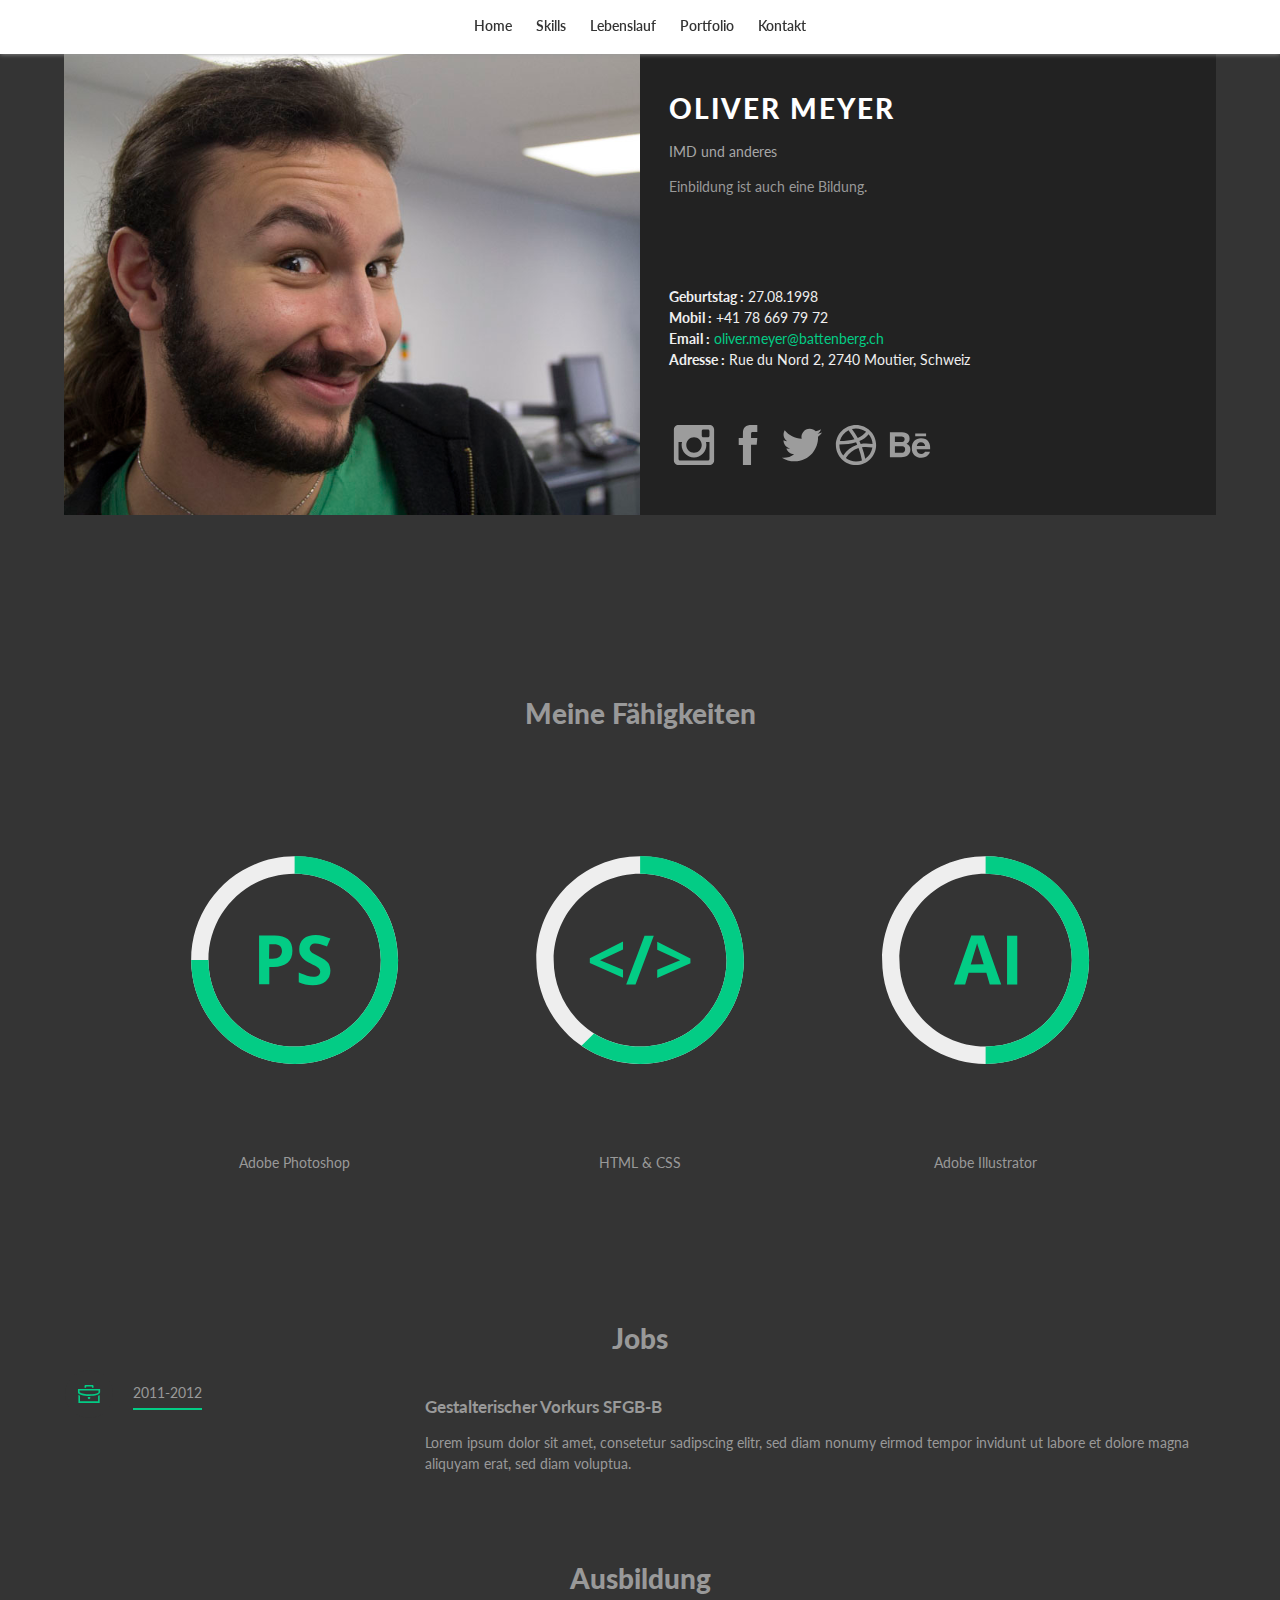
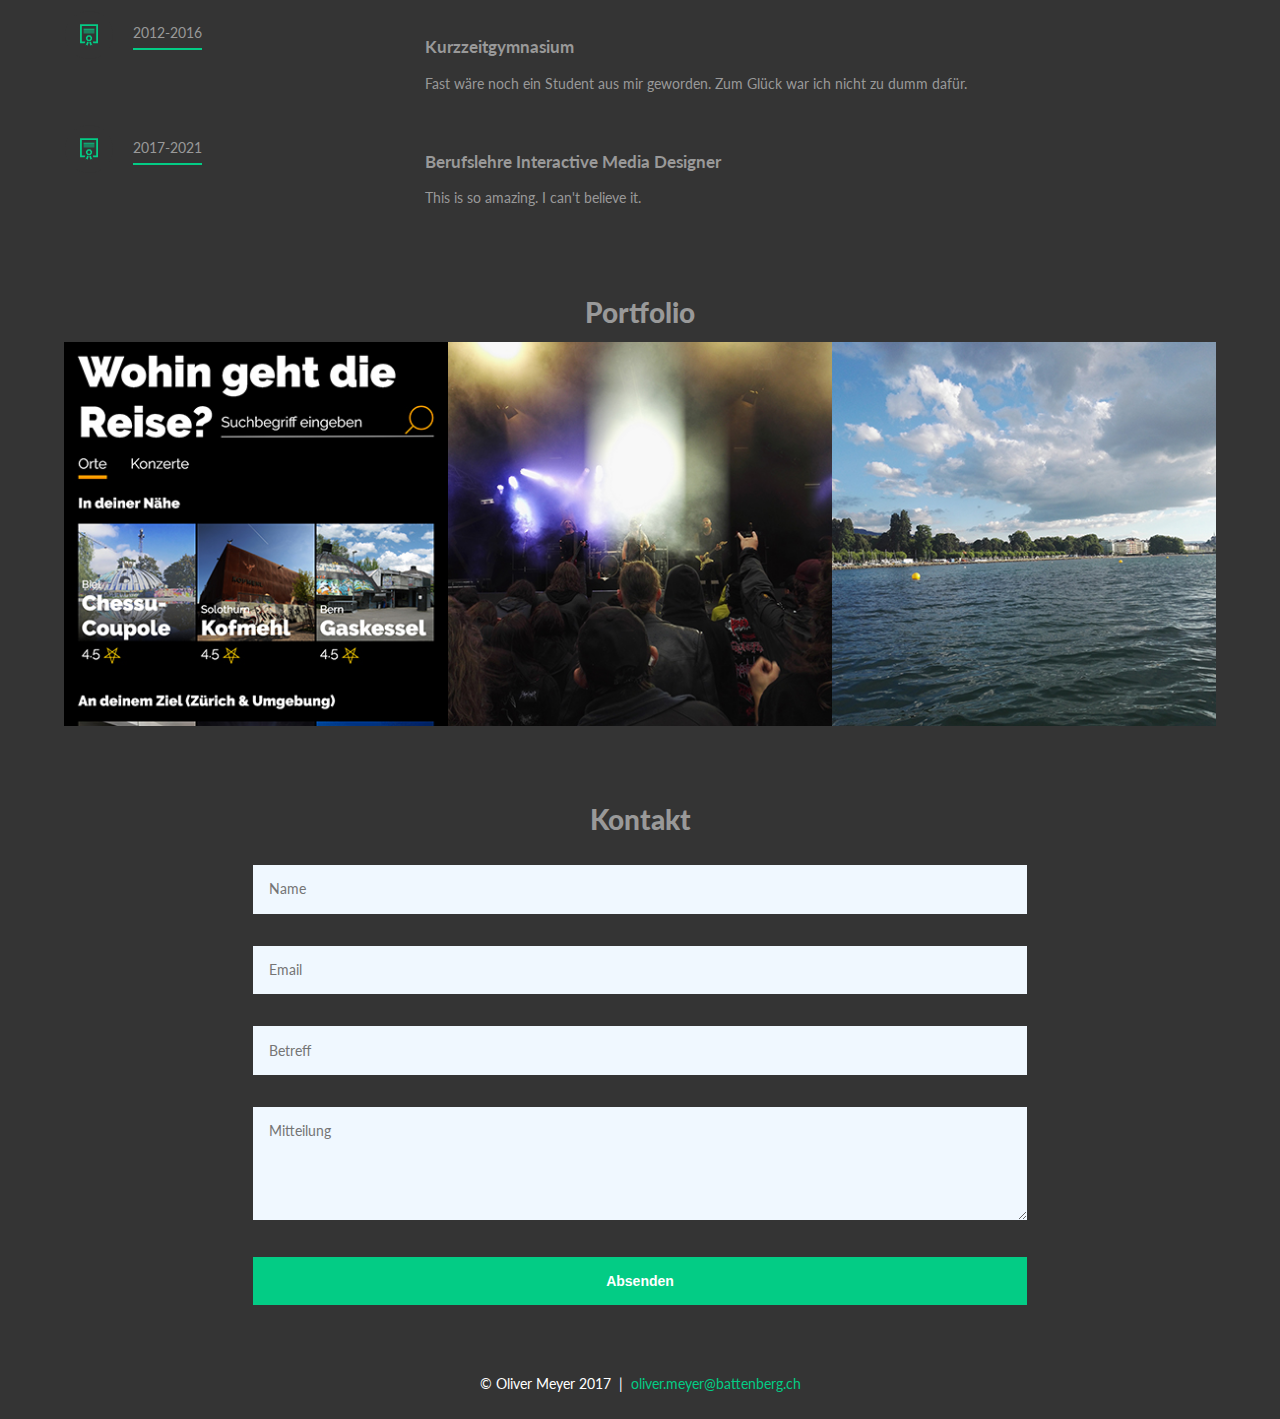
==== index.html @ 53b301fa "Hoi zäme" ====
<!DOCTYPE html>
<html>
<head>
    <link rel="stylesheet" type="text/css" href="./css/style.css">
    <link rel="stylesheet" type="text/css" href="css/normalize.css">
    <link href="https://fonts.googleapis.com/css?family=Lato:400,700,900" rel="stylesheet">
    <script src="https://ajax.googleapis.com/ajax/libs/jquery/1.10.2/jquery.min.js"></script>
    <script type="text/javascript" src="scripts/smoothscrolling.js"></script>
    <meta name="language" content="de">
    <meta charset="utf-8"/>
    <meta name="keywords" content="de">
    <meta name="description" content="Suchbegriffe">
    <meta title="Oli">
    <meta name="viewport" content="width=device-width, initial-scale=1.0, user-scalable=no height=device-height">
    <title>Portfolio</title>
</head>
    <body>
    <header>
        <nav>
            
            <div id="menuToggle">

    <input type="checkbox" />
<div id="menu-button">
    <span></span>
    <span></span>
    <span></span>
</div>
    
    <ul id="menu">
            <li><a href="index.html#about">Home</a></li>
            <li><a href="index.html#skills">Skills</a></li>
            <li><a href="index.html#cv">Lebenslauf</a></li>
            <li><a href="index.html#portfolio">Portfolio</a></li>
            <li><a href="index.html#formular">Kontakt</a></li>
    </ul>
  </div>
        </nav>
        </header>
        <main>
            <section id="about">
            <div id="portrait">
                <div id="portrait_image"></div>
                </div>
                <div id="beschreibung">
                <div id="name">
                    <h1>Oliver Meyer</h1>
                    <span>IMD und anderes</span>
                    <p class="bio">
                    Einbildung ist auch eine Bildung.
                    </p>
                    </div>
                    <div id="adresse">
                    <strong>Geburtstag :</strong> 27.08.1998<br>
                    <strong>Mobil :</strong> +41 78 669 79 72<br>
                    <strong>Email :</strong> <a href="mailto:oliver.meyer@battenberg.ch" id="email">oliver.meyer@battenberg.ch</a><br>
                    <strong>Adresse :</strong> Rue du Nord 2, 2740 Moutier, Schweiz<br>
                        <div class="social">
                <a target="_blank" href="http://instagram.com"><img src="img/instagram.svg"></a>
                <a target="_blank" href="https://www.facebook.com/oliver.meyer.92505"><img src="img/facebook.svg"></a>
                <a href="http://twitter.com"><img src="img/twitter.svg"></a>
                <a href="http://dribble.com"><img src="img/dribbble.svg"></a>
                <a href="http://behance.com"><img src="img/behance.svg"></a>
                            </div>
                    </div>
                </div>
            </section>
            <div id="wrapper">
            <section id="skills">
                <h1>Meine Fähigkeiten</h1>
                <div class="skills-icon">
                    <div id="erstes-icon">
                <img src="img/icon-ps.svg">
                        <p>Adobe Photoshop</p>
                        </div>
                    <div id="zweites-icon">
                        <img src="img/icon-code.svg">
                        <p>HTML & CSS</p></div>
                <div id="drittes-icon">
                    <img src="img/icon-ai.svg">
                    <p>Adobe Illustrator</p></div>
                </div>
                </section>
            </div>
            <section id="cv">
            <section id="jobs">
                <h1>Jobs</h1>
                <div class="cv-eintrag">
                <div class="links">
                    <img src="img/cv/aktenkoffer.svg" height="50px">
                    <p class="jahr">2011-2012</p>
                    </div>
                <div class="rechts">
                    <p class="cv-beschreibung">
                    <span class="cv-titel">Gestalterischer Vorkurs SFGB-B</span>
                        <br>
                        Lorem ipsum dolor sit amet, consetetur sadipscing elitr, sed diam nonumy eirmod tempor invidunt ut labore et dolore magna aliquyam erat, sed diam voluptua.
                    </p>
                    </div>
                </div>
                
                </section>
                <section id="ausbildungen">
                <h1>Ausbildung</h1>
                    <div class="cv-eintrag">
                    <div class="links">
                        <img src="img/cv/zertifikat.svg" height="50px">
                        <p class="jahr">2012-2016</p>
                        </div>
                    
                    <div class="rechts">
                    <p class="cv-beschreibung">
                        <span class="cv-titel">Kurzzeitgymnasium</span>
                        <br>
                        Fast wäre noch ein Student aus mir geworden. Zum Glück war ich nicht zu dumm dafür.
                        </p>
                    </div>
                        </div>
                    <div class="cv-eintrag">
                    <div class="links">
                        <img src="img/cv/zertifikat.svg" height="50px">
                        <p class="jahr">2017-2021</p>
                        </div>
                    <div class="rechts">
                    <p class="cv-beschreibung">
                        <span class="cv-titel">Berufslehre Interactive Media Designer</span>
                        <br>
                        This is so amazing. I can't believe it.
                        </p>
                    </div>
                        </div>
                </section>
                <section id="portfolio">
                <h1>Portfolio</h1>
                    <div class="portfolio-kacheln">
                    <div class="portfolio-eintrag">
                        <a href="design_reise-app.html"><img src="img/portfolio/reise-app.jpg" title="Design_Reise-App">
                        <div class="arbeit-titel">
                            <p>Design Reise-App</p>
                            </div>
                        </a>
                        </div>
                    <div class="portfolio-eintrag">
                        <a href="#"><img src="img/portfolio/konzert.jpg" title="Konzert">
                        <div class="arbeit-titel">
                            <p>Konzert</p>
                            </div>
                        </a>
                        </div>
                    <div class="portfolio-eintrag">
                        <a href="#"><img src="img/portfolio/genf.jpg" title="Genf">
                        <div class="arbeit-titel">
                            <p>Genf</p>
                            </div>
                        </a>
                        </div>
                    </div>
                </section>
                <section id="formular">
                <h1>Kontakt</h1>
                    
                <div class="kontaktformular">
                    <form action="https://formspree.io/oliver.meyer@battenberg.ch" class="form-horizontal" role="form" method="post">
                    <input type="text" class="form-control" name="name" placeholder="Name" required>
                        <input type="email" class="form-control" name="_replyto" placeholder="Email" required>
                        <input type="text" class="form-control" name="_subject" placeholder="Betreff" required>
                        <textarea class="form-control" rows="5" name="message" placeholder="Mitteilung" required></textarea>
                        <button class="absenden" value="Submit Comment" type="submit">Absenden</button>  
                    </form>
                    </div>
                </section>
            </section>
        </main>
        <footer>
            © Oliver Meyer 2017 &nbsp;|&nbsp; <a href="mailto:oliver.meyer@battenberg.ch">oliver.meyer@battenberg.ch</a>
        </footer>

    </body>
</html>
---- css/style.css ----
nav ul {
    text-align: center;
    margin: 0;
    position: fixed;
    z-index: 5;
    background-color: #fff;
    width: 100%;
    box-shadow: 0 0 5px #999;
    padding: 10px 0;
}

nav li {
    display: inline;
    padding: 0 10px;
}

nav a {
    display: inline-block;
    color: #343434;
    font-size: 14px;
    padding: 5px 0px;
    text-decoration: none;
    font-weight: 600;
    border-bottom: 3px solid #fff;
    transition: all 0.5s;
}

nav a:hover {
    border-bottom: 3px solid #03cc85;
    cursor: pointer;
}

#menuToggle input {
    display: none;
}

a.burger:hover {
    border-bottom: none;
}

.stripe {
    width: 30px;
    height: 3px;
    background-color: #000;
    margin: 4px 0;
}

#beschreibung {
    width: 50%;
    background: #222;
}

#name {
    min-height: 200px;
    margin: 5%;
}

h1 {
    padding-top: 65px;
    font-weight: 900;
}

#adresse {
    color: #efefef;
    min-height: 200px;
    padding: 5%;
}

#about {
    display: flex;
    flex-flow: wrap;
}

#portrait {
    width: 50%;
    position: relative;
}

#portrait_image {
    background-size: cover;
    background-image: url(../img/IMG_8543.jpg);
    background-position: center;
    position: absolute;
    height: 100%;
    width: 100%;
}

body {
    font-size: 14px;
    font-family: 'Lato', sans-serif;
    line-height: 21px;
    color: #999;
    background-color: #343434;
}

a {
    color: #03cc85;
    text-decoration: none;
}

#beschreibung h1 {
    color: #fff;
    line-height: 100%;
    text-transform: uppercase;
    letter-spacing: 2px;
}

#beschreibung span {
    color: #a7a7a7;
    font-size: 14px;
    text-transform: none;
}

.social {
    margin-top: 50px;
}

.social img {
    width: 50px;
    transition: all 0.2s;
    filter: grayscale(100%);
}

.social img:hover {
    filter: none;
}

main {
    width: 90%;
    margin: auto;
}

#wrapper {
    max-width: 1170px;
    margin: 0 auto;
    height: 100%;
    padding: 5%;
}

#wrapper h1 {
    text-align: center;
    line-height: 4em;
}

.skills-icon {
    display: flex;
    flex-flow: row wrap;
    overflow: hidden;
}

#erstes-icon, #zweites-icon, #drittes-icon {
    width: 33.33%;
    text-align: center;
}

#erstes-icon {
}

#zweites-icon {
}

#drittes-icon {
}

#email {
    color: #03cc85;
}

#cv {
    margin: 0 auto;
}

#cv, #jobs, #ausbildungen {
    clear: both;
}

#cv h1 {
    text-align: center;
}

.cv-eintrag {
    width: 100%;
    float: left;
}

.cv-eintrag img {
    vertical-align: middle;
    margin-right: 15px;
}

.links p {
    display: inline-block;
    padding-bottom: 5px;
    border-bottom: 2px solid #03cc85;
}

.links {
    float: left;
}

.rechts {
    width: 70%;
    vertical-align: top;
    float: right;
}

.cv-titel {
    font-size: 1.2em;
    line-height: 3em;
    font-weight: bold;
}

.cv-beschreibung {
    padding: 0 15px 15px 15px;
}

#portfolio {
    clear: both;
    margin: 0 auto;
}

.portfolio-kacheln {
    display: flex;
    flex-flow: row wrap;
}

.portfolio-eintrag {
    position: relative;
    width: 33.33%;
    
}

.portfolio-eintrag img {
    width: 100%;
    display: block;
    
}

.portfolio-eintrag .arbeit-titel {
    background: rgba(3, 204, 133, 0.9);
    height: 100%;
    color: #fff;
    position: absolute;
    text-align: center;
    width: 100%;
    z-index: 2;
    box-sizing: border-box;
    opacity: 0;
    top: 0;
    left: 0;
    padding: 40% 0;
    transition:opacity 0.3s linear;
}

.arbeit-titel {
    font-size: 20px;
    font-weight: 900;
    text-transform: uppercase;
    letter-spacing: 2px;
}

.portfolio-eintrag:hover .arbeit-titel {
    opacity: 1;
}

/*Kontaktformular*/
#formular {
    clear: both;
}

.kontaktformular {
    width: 70%;
    margin: 0 auto;
}

.form-control, textare {
    padding: 2%;
    width: 92%;
    margin: 2%;
    background-color: aliceblue;
    border: none;
    font-family: 'Lato', sans-serif;
}

.absenden {
    padding: 2%;
    width: 96%;
    margin: 2%;
    background: #03cc85;
    border: none;
    color: #fff;
    font-weight: bold;
    cursor: pointer;
    transition: all 0.4s;
}

.absenden:hover {
    background: #029f68;
}

/*footer*/
footer {
    clear: both;
    background: #343434;
    color: #fff;
    padding: 2% 0;
    margin: 2% 0 0 0;
    text-align: center;
}

/*Detailseite*/
.img-links {
    width: 49%;
    float: left;
    margin: 0 2% 2% 0;
    box-shadow: 2px 2px 10px #000;
}

.img-rechts {
    width: 49%;
    margin: 0 0 2% 0;
    box-shadow: 2px 2px 10px #000;
}

.back {
    width: 100%;
    text-align: center;
    height: 4em;
}

@media only screen and (max-width: 700px){    
    
    #about {
        display:flex;
        flex-flow: row wrap;
    }
    
    #beschreibung {
        width: 100%;
    }
    
    #portrait {
        width: 100%;
        padding-bottom: 56.25%;
    }
    
    #erstes-icon, #zweites-icon, #drittes-icon {
        width: 100%;
    }
    
    #cv {
        padding: 0 5%;
    }
    
    .links {
        width: 100%;
        text-align: center;
    }
    
    .rechts {
        width: 100%;
    }
    
    .arbeit-titel {
        font-size: 12px;
    }
}

@media only screen and (max-width: 480px){ 
    
    nav ul {
        width: auto;
    }
    
    #menuToggle input{
        display: block;
        width: 40px;
        height: 40px;
        border: none;
        position: relative;
        opacity: 0;
        z-index: 20;
        position: fixed;
        
        -webkit-user-select: none;
        user-select: none;
        cursor: pointer;
        top: 10px;
        left: 10px
    }

    #menu-button {
        top: 0;
        z-index: 4;
        position: fixed;
        display: block;
         
         width: 0; 
        height: 0;
        border-bottom: 90px solid transparent;
        border-left: 90px solid #03cc85;
    }
    
    #menu {
        padding: 0;
        margin: 0;
    }
    
    #menu-button span {
        display: block;
        width: 35px;
        height: 4px;
        margin-bottom: 7px;
        position: relative;
        top: 10px;
        left: -80px;
  
        background-color: #eee;
        border-radius: 3px;
        cursor: pointer;
    }


    ul {
        position: absolute;
        z-index: 10;
        top: 100px;
        padding: 0;
        margin: 0;
        
  
        background: #ededed;
        list-style-type: none;
  
        transform-origin: 0% 0%;
        transform: translate(-100%, 0);
  
        transition: transform 0.5s cubic-bezier(0.77,0.2,0.05,1.0);
    }

    ul li {
        padding: 0;
        font-size: 22px;
        display: block;
        text-align: left;
        
    }
    
    nav a {
        width: 100px;
        border-bottom: none;
        padding: 10px;
        border-left: 10px solid #666;
    }
    
    nav a:hover {
        border-left: 10px solid #03cc85;
        border-bottom: none;
        background-color: #eee;
    }

    /* And let's slide it in from the left */
    #menuToggle input:checked ~ ul {
        transform: none;
    }
        
    main {
        padding: 0;
    }
    
    .portfolio-eintrag {
        margin: 0 auto;
        text-align: center;
        width: 100%;
    }
}
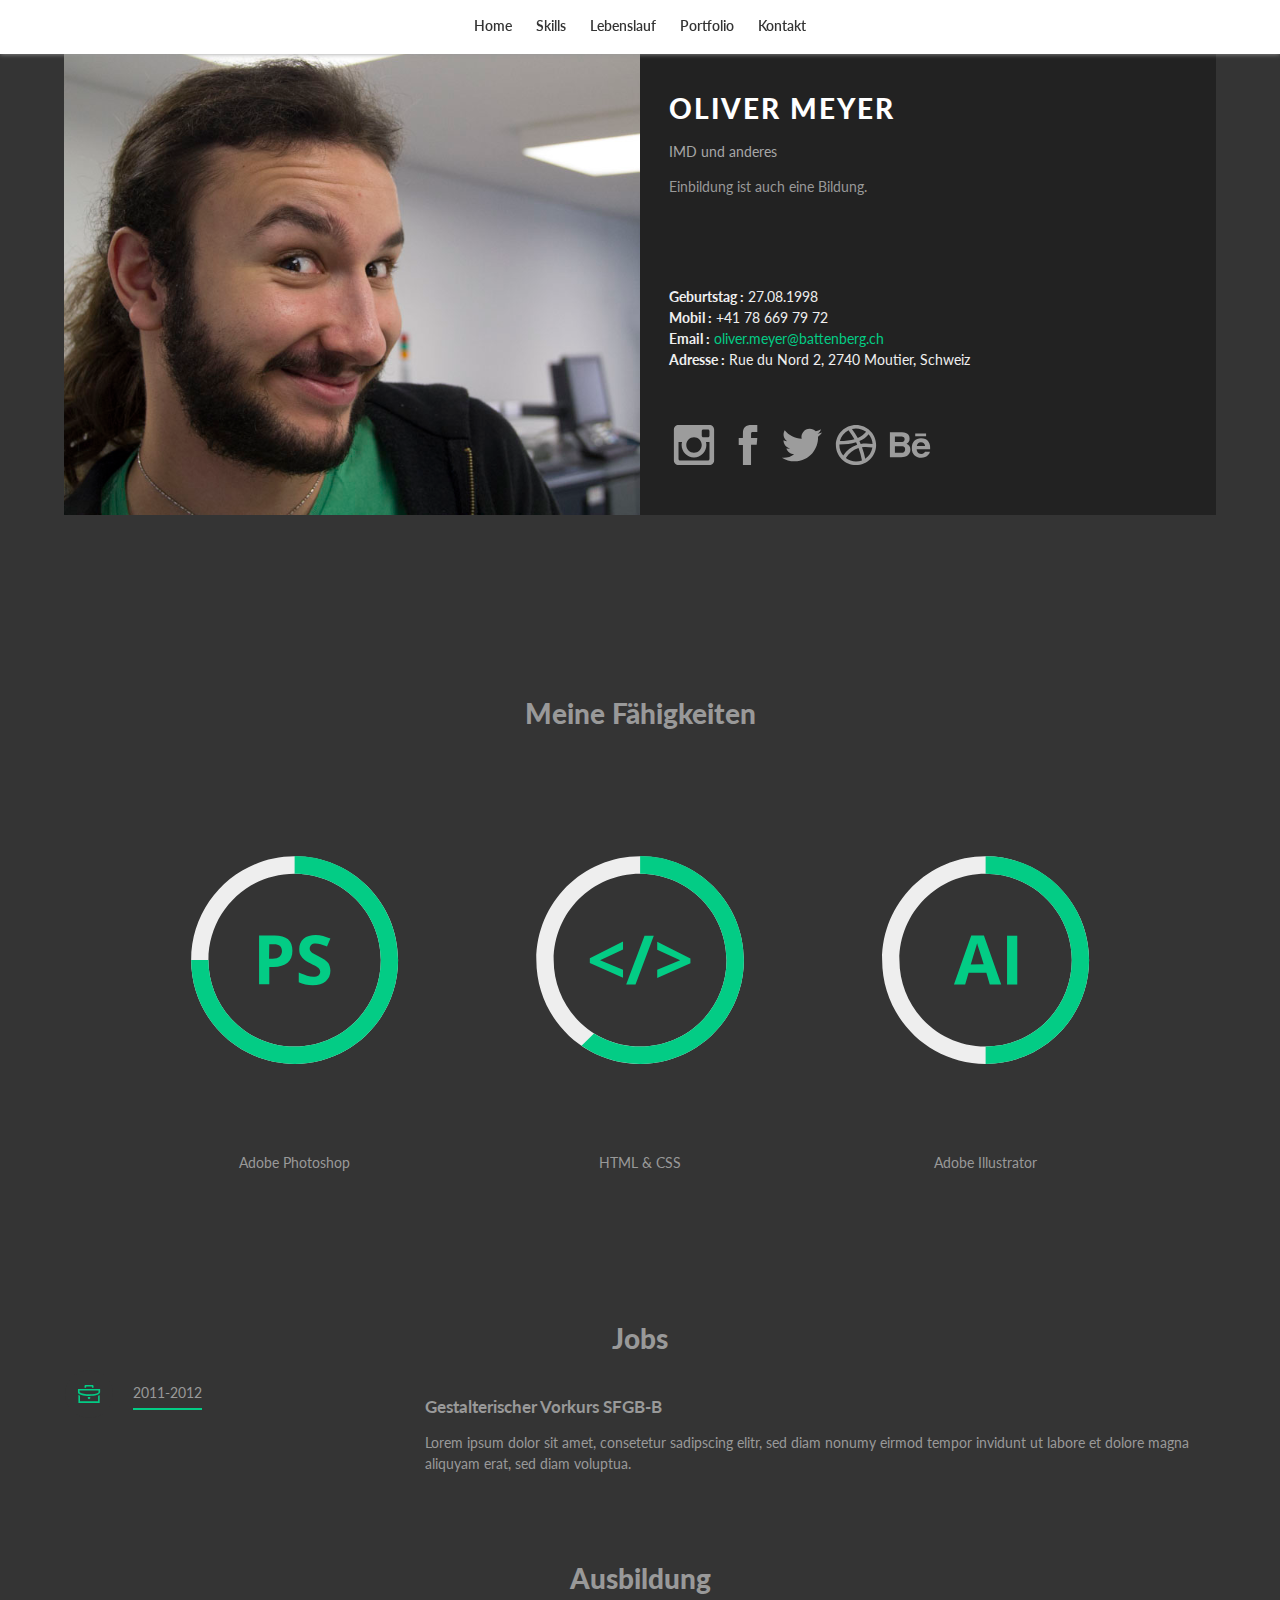
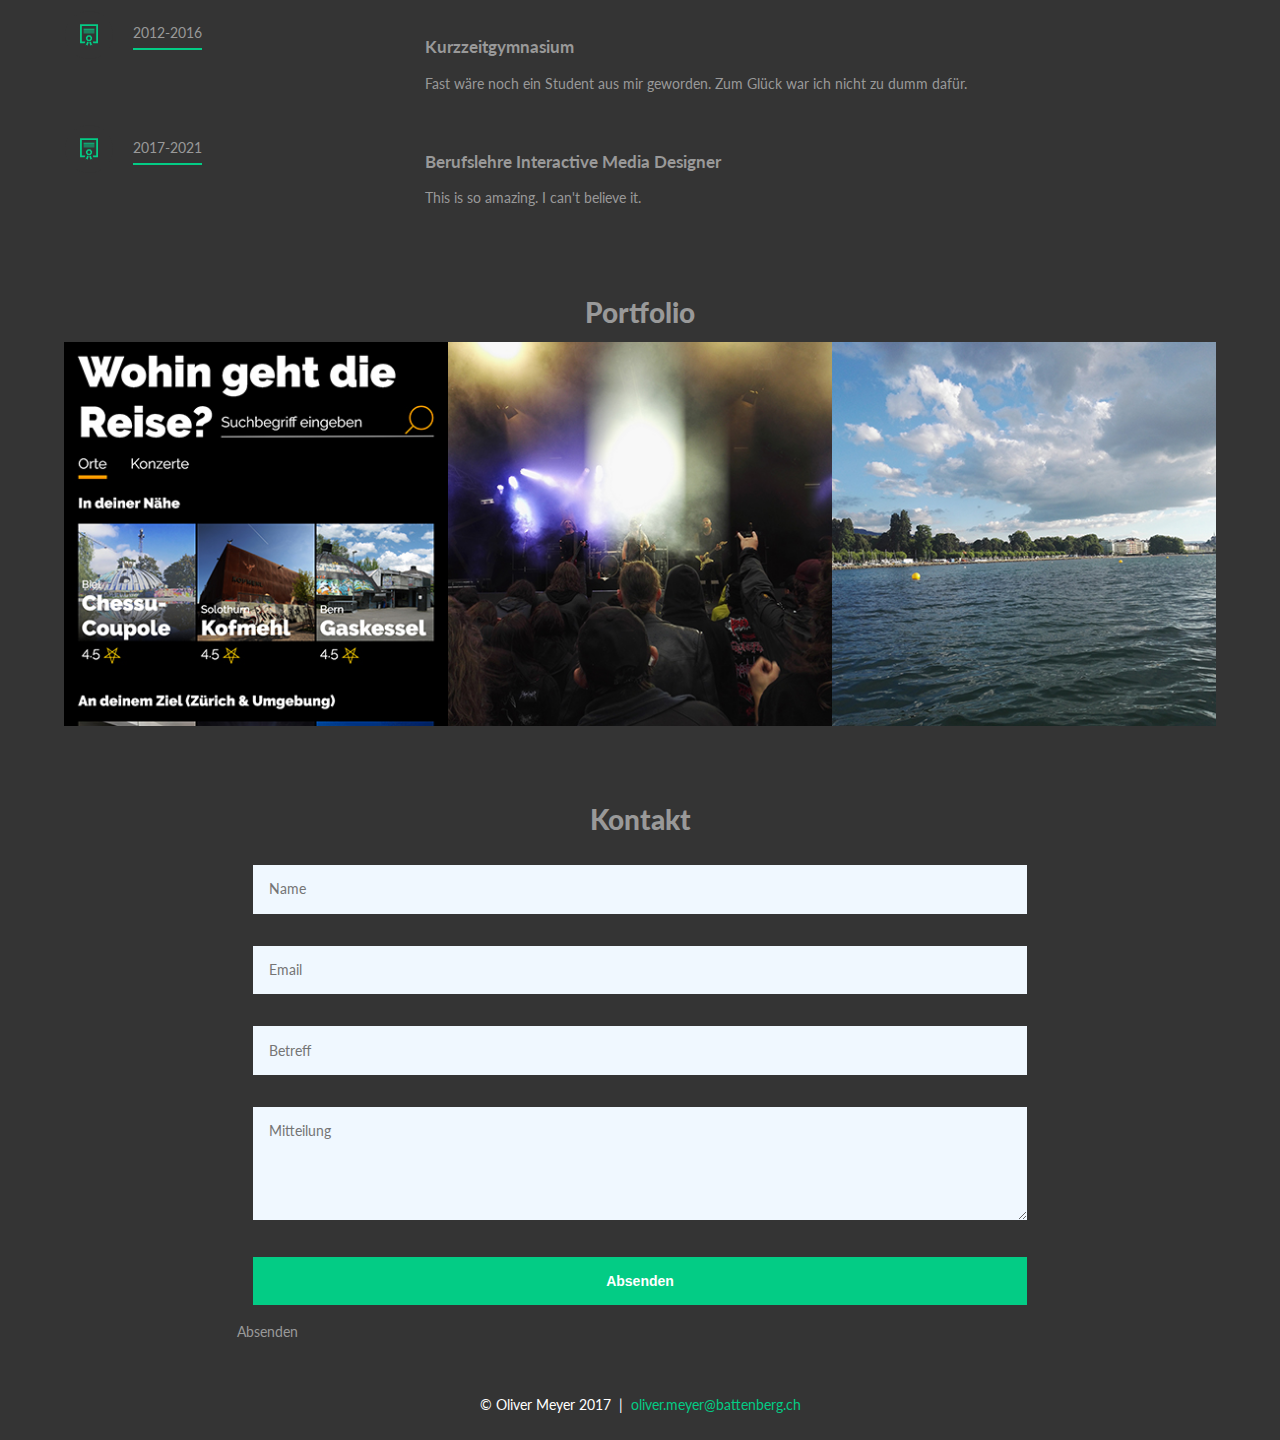
==== commit 46587419: "Update index.html" ====
--- a/index.html
+++ b/index.html
@@ -165,7 +165,10 @@
                         <input type="email" class="form-control" name="_replyto" placeholder="Email" required>
                         <input type="text" class="form-control" name="_subject" placeholder="Betreff" required>
                         <textarea class="form-control" rows="5" name="message" placeholder="Mitteilung" required></textarea>
-                        <button class="absenden" value="Submit Comment" type="submit">Absenden</button>  
+                        <div class="button-container">
+                        <button class="absenden" value="Submit Comment" type="submit">Absenden</button> 
+                        <div class="gradient-overlay">Absenden</div>
+                            </div>
                     </form>
                     </div>
                 </section>
@@ -176,4 +179,4 @@
         </footer>
 
     </body>
-</html>+</html>
--- a/css/style.css
+++ b/css/style.css
@@ -323,9 +323,20 @@
 }
 
 .back {
-    width: 100%;
-    text-align: center;
-    height: 4em;
+    width: 96%;
+    background-color: #03cc85;
+    text-align: center;
+    padding: 2%;
+    transition: all 0.4s;
+}
+
+.back a {
+    font-weight: 900;
+    color: #fff;
+}
+
+.back:hover {
+    background: #029f68;
 }
 
 @media only screen and (max-width: 700px){    
@@ -473,4 +484,4 @@
         text-align: center;
         width: 100%;
     }
-}+}
